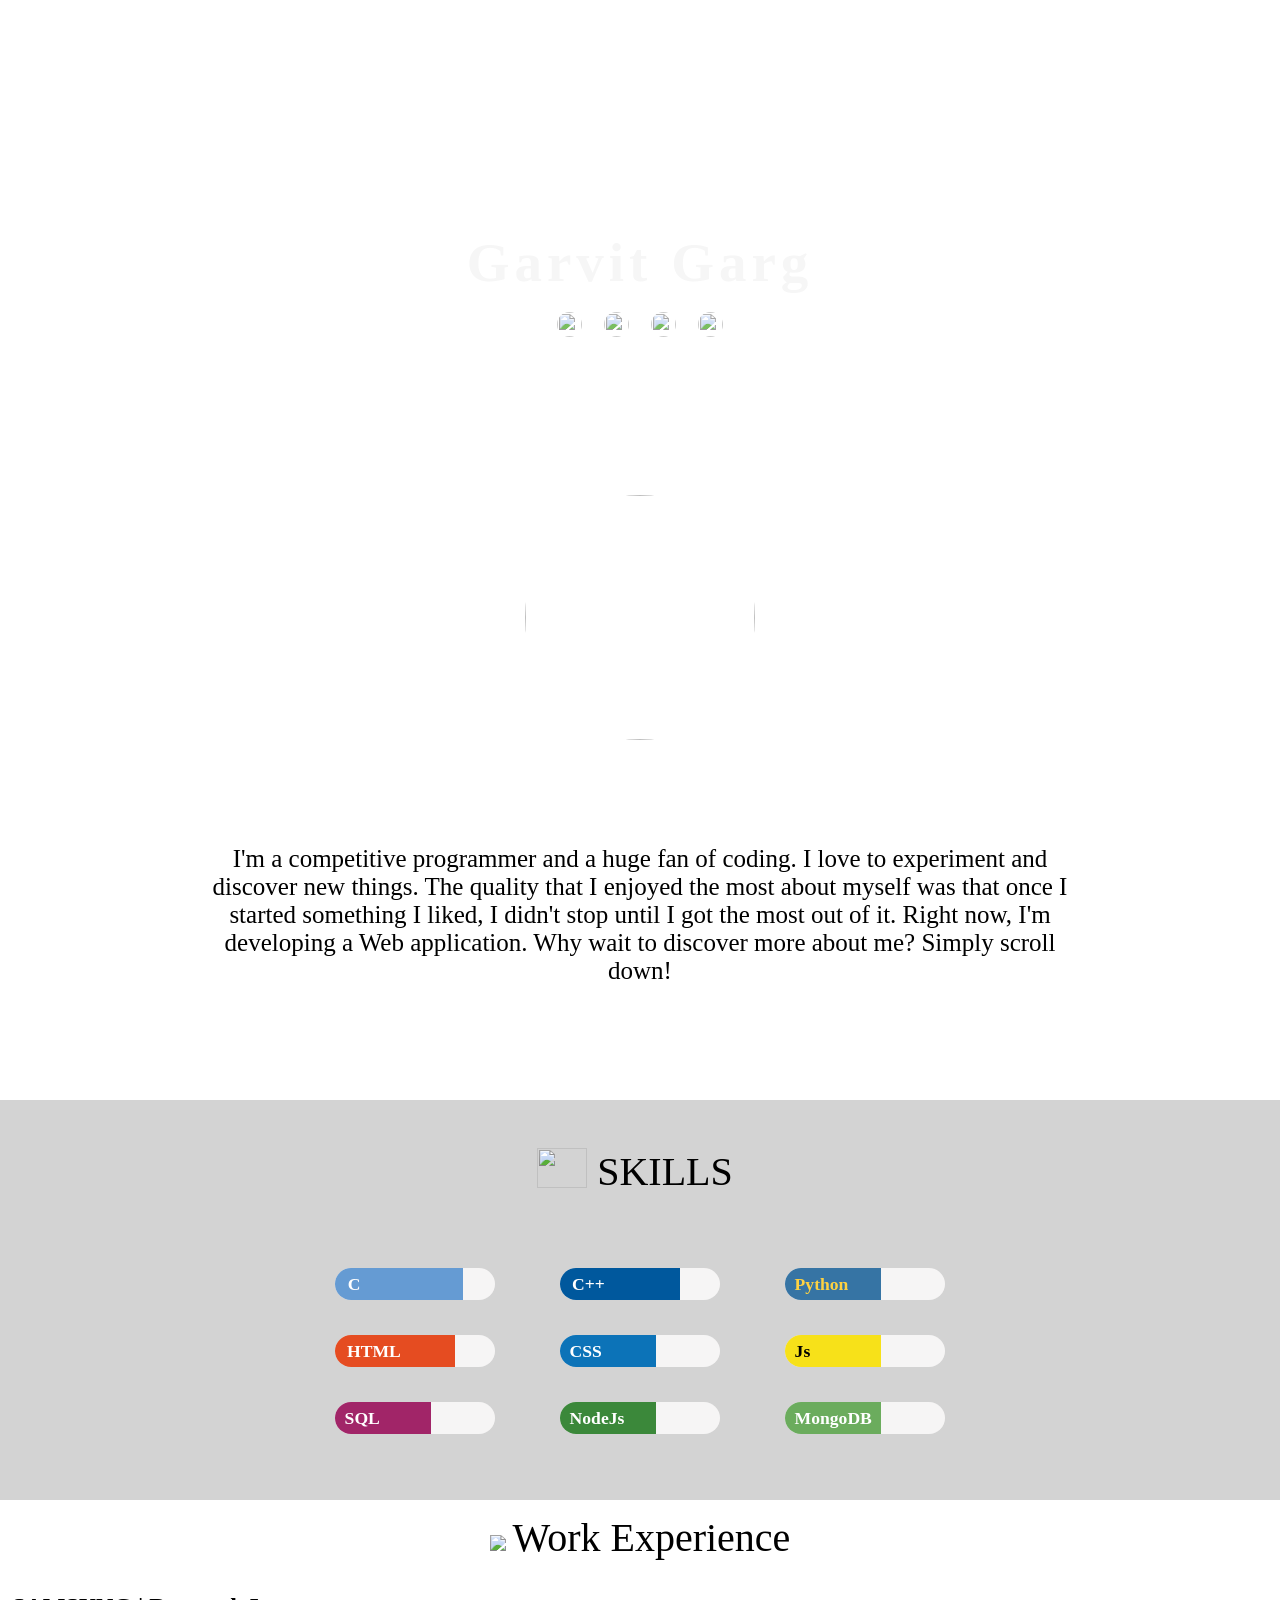
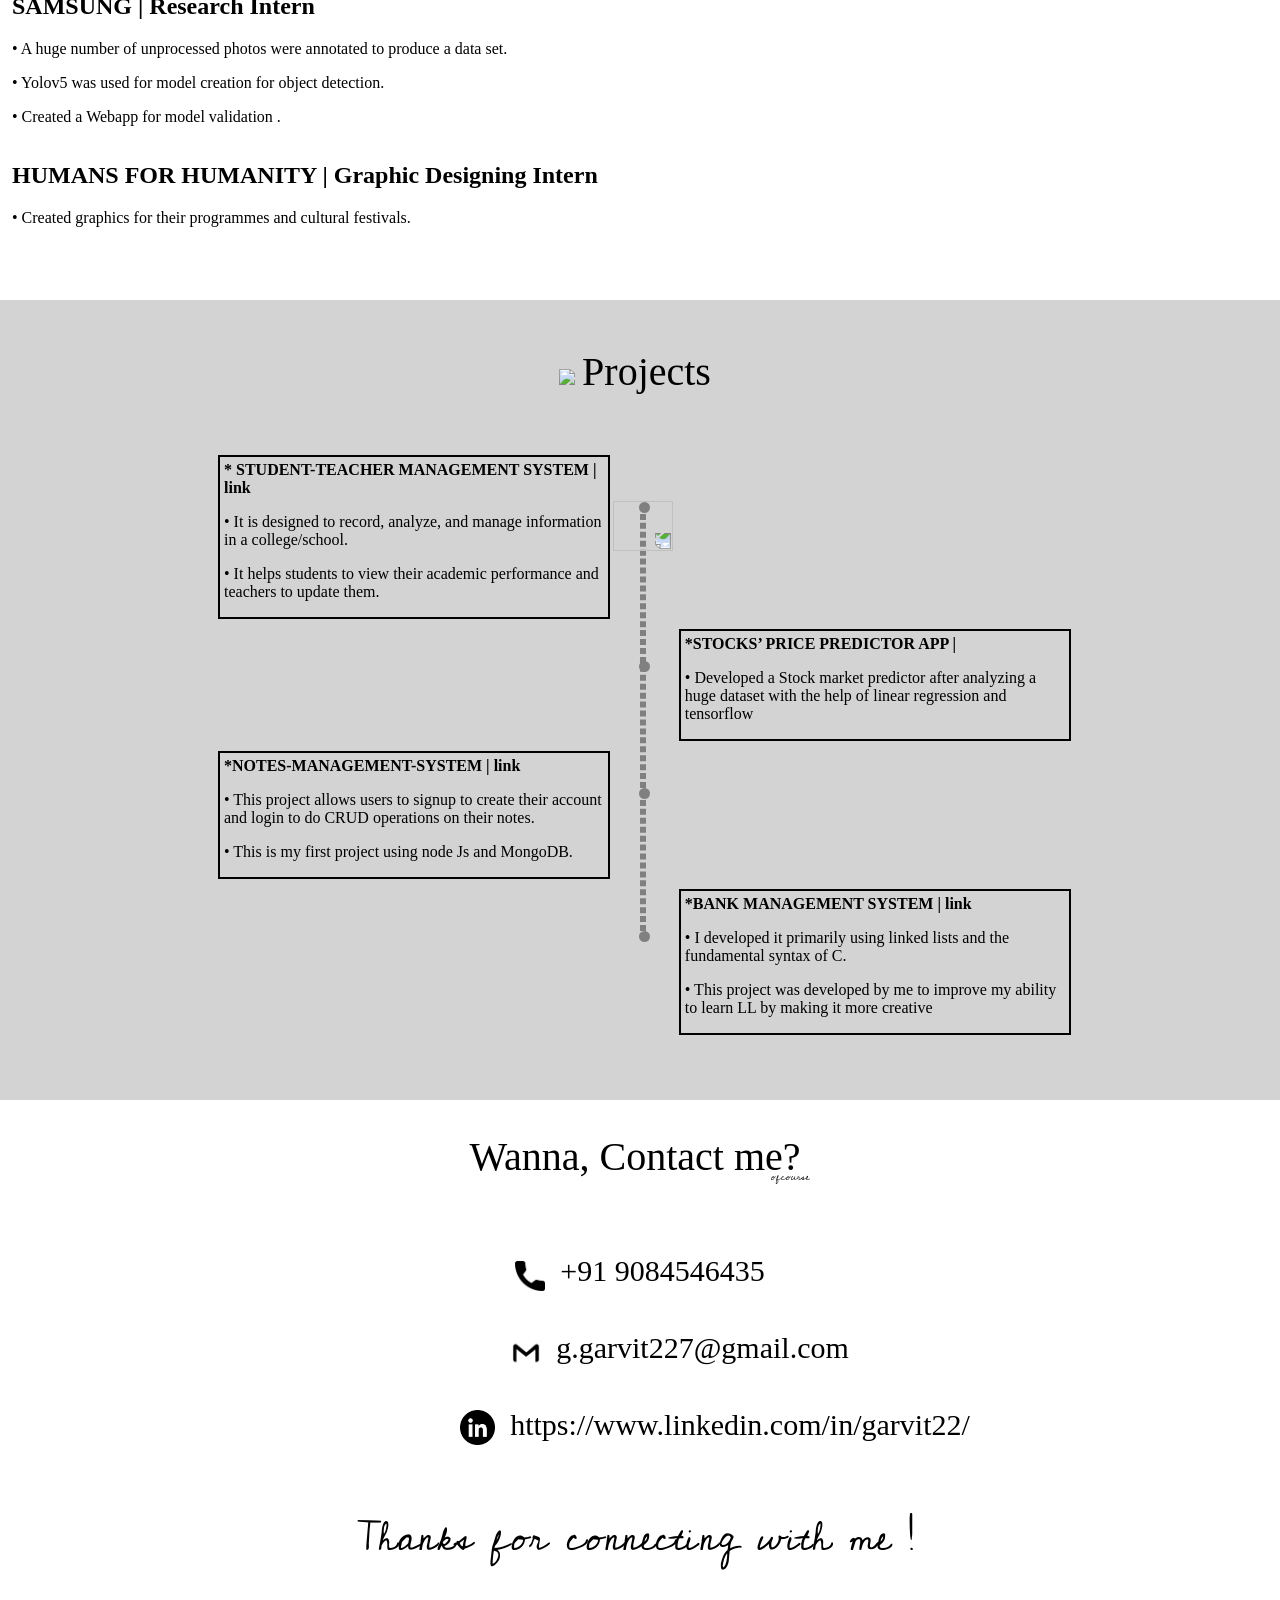
==== index.html @ 0b69b211 "uploading data" ====
<!DOCTYPE html>
<html>
<head>
	<meta charset="utf-8">
	<meta name="viewport" content="width=device-width, initial-scale=1">
	<title>Resume</title>
	<link rel="stylesheet" type="text/css" href="style.css">
	<link href='https://fonts.googleapis.com/css?family=Cedarville Cursive' rel='stylesheet'>
</head>
<body>

<header id="body-header">
	
<nav class="header-links"style="padding-top: 7px; ">
		
<ul class="horizontal-list" style="padding-left: 65vw;
">

 <li>
		
		<a href="#Home" style="font-size: 20px;">Home</a>

	</li>
	<li>
		
		<a href="#about" style="font-size: 20px;">About</a>

	</li>
	<li>
		
		<a href="#skills" style="font-size: 20px;">Skills</a>

	</li>
	<li>
		
		<a href="#work-experience" style="font-size: 20px;">Experience</a>

	</li>

<li>
		
		<a href="#projects" style="font-size: 20px;">Projects</a>

	</li>

	<li>
		
		<a href="#Contact" style="font-size: 20px;">Contact</a>

	</li>

</ul>

	</nav>

	<div id="name-social-container">
		<div class="text-centre">
			
<h1 class="username">Garvit Garg</h1>


		</div>

<nav id="social-links">
	
<ul class="horizontal-list text-centre">
	
	<li>
		
		<a href="https://www.linkedin.com/in/garvit22/" target="_blank">
			<img src="C:\Users\garvi\OneDrive\Desktop\Development\WebDev\Resume\images\icons8-linkedin-48.png">
		</a>

	</li>

	<li>
		
		<a href="https://github.com/Garvit2207" target="_blank">
			<img src="C:\Users\garvi\OneDrive\Desktop\Development\WebDev\Resume\images\icons8-github-60.png">
		</a>

	</li>

	<li>
		
		<a href="https://leetcode.com/Geniuo/" target="_blank">
			<img src="C:\Users\garvi\OneDrive\Desktop\Development\WebDev\Resume\images\leetcode.png">
		</a>

	</li>

	<li>
		
				<a href="https://www.codechef.com/users/iamgarvitgarg" target="_blank">
			<img src="C:\Users\garvi\OneDrive\Desktop\Development\WebDev\Resume\images\codechef.png">
		</a>

	</li>

</ul>

</nav>

</div>

</header>

<main>
	
<section id="about">

	<div id="my-image">
		<img src="C:\Users\garvi\OneDrive\Desktop\Documents\Garvit photo.jpg">
	</div>

	<div id="my-description">

		<p>
			I'm a competitive programmer and a huge fan of coding. I love to experiment and discover new things. The quality that I enjoyed the most about myself was that once I started something I liked, I didn't stop until I got the most out of it. Right now, I'm developing a Web application. Why wait to discover more about me? Simply scroll down!
		</p>
		

	</div>

</section>

<section id="skills">
	
<h1 class="section-heading">
	
<span>
	<img src="C:\Users\garvi\OneDrive\Desktop\Development\WebDev\Resume\images\icons8-skills-64 (2).png" style="height: 40px;width: 50px;">
</span>

<span>
	SKILLS
</span>

</h1>

<div class="skill-display">
	
	<div class="skill-progress">
		
		<div style="width: 80%; background-color: #659bd3; border-radius: 20px 0px 0px 20px; height: 2rem;">
			
			<div class="skill-name">
				
				<span style="font-weight: bolder;">
					C
				</span>

			</div>


		</div>


	</div>

		<div class="skill-progress">
		
		<div style="width: 75%; background-color: #00589d; border-radius: 20px 0px 0px 20px; height: 2rem;">
			
			<div class="skill-name">
				
				<span style="font-weight: bolder;">
					C++
				</span>

			</div>


		</div>


	</div>


	<div class="skill-progress">
		
		<div style="width: 60%; background-color: #3674a4; border-radius: 20px 0px 0px 20px; height: 2rem;">
			
			<div class="skill-name">
				
				<span style="color: #fed242; font-weight: bolder;">
					Python
				</span>

			</div>


		</div>


	</div>


	<div class="skill-progress">
		
		<div style="width: 75%; background-color: #e54c21; border-radius: 20px 0px 0px 20px; height: 2rem;">
			
			<div class="skill-name">
				
				<span style="font-weight: bolder;">
					HTML
				</span>

			</div>


		</div>


	</div>

		<div class="skill-progress">
		
		<div style="width: 60%; background-color: #0c73b8; border-radius: 20px 0px 0px 20px; height: 2rem;">
			
			<div class="skill-name">
				
				<span style="font-weight: bolder;">
					CSS
				</span>

			</div>


		</div>


	</div>


		<div class="skill-progress">
		
		<div style="width: 60%; background-color: #f7e119; border-radius: 20px 0px 0px 20px; height: 2rem;">
			
			<div class="skill-name">
				
				<span style="color: black; font-weight: bolder;">
					Js
				</span>

			</div>


		</div>


	</div>	

		<div class="skill-progress">
		
		<div style="width: 60%; background-color: #A12568; border-radius: 20px 0px 0px 20px; height: 2rem;">
			
			<div class="skill-name">
				
				<span style="font-weight: bolder;">
					SQL
				</span>

			</div>


		</div>


	</div>



	<div class="skill-progress">
		
		<div style="width: 60%; background-color: #3b883a; border-radius: 20px 0px 0px 20px; height: 2rem;">
			
			<div class="skill-name">
				
				<span style="font-weight: bolder;">
					NodeJs
				</span>

			</div>


		</div>


	</div>	<div class="skill-progress">
		
		<div style="width: 60%; background-color: #6bac5d; border-radius: 20px 0px 0px 20px; height: 2rem;">
			
			<div class="skill-name">
				
				<span style="font-weight: bolder;">
					MongoDB
				</span>

			</div>


		</div>


	</div>



</div>
	

</section>


<section id="work-experience">

<h1 class="section-heading" style="margin-top: 6px; margin-bottom: 12px;">
			
		<span style="margin-left: auto; margin-right: 7px;">
			<img src="C:\Users\garvi\OneDrive\Desktop\Development\WebDev\Resume\images\icons8-business-50.png">
		</span>

<span style="display: inline-block; margin-right: auto;">
	Work Experience
</span>

</h1>

<div class="experience">

<h2 class="exp_head">
<a href="https://drive.google.com/file/d/10UC1cmYWsn72TJEaHcF8L0RfiGYhfI6x/view" target="blank">SAMSUNG | Research Intern
</a>
</h2>
<p>
• A huge number of unprocessed photos were annotated to produce a data set.
</p>
<p>
• Yolov5 was used for model creation for object detection.	
</p>
<p>
• Created a Webapp for model validation .	
</p>

</div>

<div class="experience">

<h2 class="exp_head">
<a href="https://drive.google.com/file/d/1SVbLW3GYRda50QAsGIFhbPQYP65P5mz2/view">
	HUMANS FOR HUMANITY | Graphic Designing Intern
</a>

</h2>
<p>
• Created graphics for their programmes and cultural festivals.
</p>

</div>


</section>


<section id="projects">
	
	<h1 class="section-heading">
			
		<span style="margin-left: auto; margin-right: 7px;">
			<img src="C:\Users\garvi\OneDrive\Desktop\Development\WebDev\Resume\images\icons8-skills-64.png" style="width:35px">
		</span>
<span>
	Projects
</span>

	</h1>

	<div class="timeline">
		
		<div class="timeline-box">
			<p class="projects-name"><a href="https://github.com/Garvit2207/Student-Management-System/tree/main" target="blank">* STUDENT-TEACHER MANAGEMENT SYSTEM | link</a></p>
			<p>
				• It is designed to record, analyze, and manage information in a college/school.</p>
				<p>
• It helps students to view their academic performance and teachers to update them.
			</p>
		</div>

     <div class="timeline-box">
			<p class="projects-name">
				<a href="https://github.com/Garvit2207/Stock-Market-Predictor" target="blank">*STOCKS’ PRICE PREDICTOR APP | <link rel="stylesheet" type="text/css" href=""></a>
			</p>
			<p>
				• Developed a Stock market predictor after analyzing a huge dataset with the help of linear regression and
tensorflow
			</p>
		</div>

	<div class="timeline-box">
			<p class="projects-name">
				<a href="https://github.com/Garvit2207/Notes-Management-System" target="blank">				*NOTES-MANAGEMENT-SYSTEM | link
</a>
			</p>
			<p>
				• This project allows users to signup to create their account and login to do CRUD operations on their
notes.
			</p>
	<p>
		
• This is my first project using node Js and MongoDB.
	</p>
		</div>
			<div class="timeline-box">
			<p class="projects-name">
				<a href="https://github.com/Garvit2207/Bank-Management-System" target="blank">				*BANK MANAGEMENT SYSTEM | link
</a>
			</p>
			<p>
				• I developed it primarily using linked lists and the fundamental syntax of C.

			</p>
	<p>
		
• This project was developed by me to improve my ability to learn LL by making it more creative
	</p>
		</div>

<div class="timeline-devider">	
		<div class="time-traveller">

			<img src="C:\Users\garvi\OneDrive\Desktop\Development\WebDev\Resume\images\icons8-aeroplane-66.png" width="60px" height="50px">
			
			
		</div>
</div>

	</div>

</section>

<section id="contact-me">

<h1 class="section-heading" style="margin-top: 25px; margin-bottom:0px">

<span style="display: block; margin-left: auto;">
	Wanna, Contact me?
</span>
</h1>

<p style="margin-top: 0px; padding-left: 300px; font-family: 'Cedarville Cursive'; margin-top: -12px; font-size: 10px;">
	ofcourse
</p>

<h1 class="section-heading" style="margin-top: 50px; margin-bottom: 12px;">
			
		<span style="margin-left: auto; margin-right: 15px;">
			<img src="images\call.png" style="width: 30px">
		</span>

<span style="display: inline-block; margin-right: auto; font-size: 30px;">
	<a href="tel:+91 9084546435" target="_blank" style="text-decoration: none; color: black;">+91 9084546435</a>
</span></span>

</h1>

<h1 class="section-heading" style="margin-top: 10px; margin-bottom: 12px; padding-left: 80px;">
			
		<span style="margin-left: auto; margin-right: 15px;">
			<img src="images\gmail.png" style="width: 30px">
		</span>

<span style="display: inline-block; margin-right: auto; font-size: 30px;">
	<a href="mailto:g.garvit227@gmail.com" target="_blank" style="text-decoration: none; color: black;">g.garvit227@gmail.com</a>
</span>

</h1>

<h1 class="section-heading" style="margin-top: 10px; margin-bottom: 12px; padding-left: 150px;">
			
		<span style="margin-left: auto; margin-right: 15px;">
			<img src="images\linkedin.png" style="width: 35px">
		</span>

<span style="display: inline-block; margin-right: auto;font-size: 30px;">
	<a href="https://www.linkedin.com/in/garvit22/" target="_blank" style="text-decoration: none; color: black;">https://www.linkedin.com/in/garvit22/</a>
</span>

</h1>

<h1 class="section-heading" style="margin-top: 25px; margin-bottom:0px">

<span style="display: block; margin-left: auto; font-family: 'Cedarville Cursive';">
Thanks for connecting with me !</span>
</h1>
</section>

</main>

</body>
</html>
---- style.css ----
body{

margin: 0px;

}
a{
	text-decoration: none;
	color: black;
}

#body-header{
opacity: 0.8;
height: 65vh;
background-image: url("C:/Users/garvi/OneDrive/Desktop/Development/WebDev/Resume/images/oliver-pecker-HONJP8DyiSM-unsplash.jpg");
background-size: cover;
background-position: center;
background-attachment: fixed;
/*padding-top: 2px;*/

}


.horizontal-list{

list-style: none;
padding-left: 0px;
margin-left: auto;
font-weight: bold;
}

.horizontal-list li{

display: inline-block;
margin: 0px 8px 0px 8px;

}

.horizontal-list a{
	color: white;
	text-decoration: none;
	font-size: 16px;
}

.horizontal-list a:hover{
	color: lightgrey;
	border-bottom: 1px solid lightgrey;

}

.text-centre{
	text-align: center;
}

#name-social-container{

margin-top: 18vh;

}

.username{
color: whitesmoke;
font-size: 55px;
letter-spacing: 5px;
}

#social-links{

margin-top: -20px;

}

#social-links ul li a img{
height: 25px;
width: 25px;
padding: 1px;
border-radius: 50%;
}

#social-links ul li a img:hover{

box-shadow: 0px 0px 60px 5px whitesmoke;

}

#about{
position: relative;
margin-top: -20vh;
padding: 10px;

}

#my-image{
height: 245px;
width: 230px;
margin:auto;
margin-bottom: 0px;
}

#about img{
height: 100%;
width: 100%;
border-radius: 50%;

}

#my-description{

width: 70vw;
font-size: 25px;
margin: auto;
text-align: center;
/*font-weight: 500;*/
}

/*SKILLS*/

#skills{

height: auto;
min-height: 400px;
background-color: lightgrey;

}

section{
	display: flex;
	flex-direction: column;
	max-width: 100%;
    align-items: center;
/*    padding-top: 10px;*/
height: 75vh;

}

.section-heading span{

display: inline-block;
font-size: 40px;
margin-right: 10px;
margin-top: 8px;

}


.section-heading{
width: auto;
margin-top: 40px;
font-weight: 500;
margin-bottom: 40px;
display: flex;
flex-direction: row;
}

.skill-display{
width: 50%;
height: auto;
display: flex;
flex-wrap: wrap;
justify-content: space-between;
margin-bottom: 50px;
margin-top: 10px;
}

.skill-progress{
margin: 15px;
height: 2rem;
width: 10rem;
margin-top: 20px;
border-radius: 1rem;
background-color: #F6F5F5;

}

.skill-name{
padding-top: 6px;
padding-left: 10%;
color: white;
/*font-weight: 550;*/
font-size: 1.1rem;

}

#projects{
height: 800px;
width: 100%;
background-color: lightgrey;
}

.timeline{

margin-top: 10px;
position: relative;
width: 75%;
/*border: 2px solid black;*/

}

.timeline-box{

position: relative;
width: 40%;
height: auto;
border: 2px solid black;
margin: 10px;
left: 5%;
padding-left: 4px;

}

.timeline-box:nth-child(2n){

left: 53%;

}

.timeline-devider{

position: absolute;
border: 3px dashed grey;
left: 50%;
height: 70%;
top: 10%;
width: 0;

}

.time-traveller{

top: 25%;
position: sticky;
transform: rotate(180deg);
margin-left: 30px;
margin-top: -11px;
}

.timeline-box:nth-child(2n+1)::after{
	content: ' ';
	position: absolute;
	width: .7rem;
	height: .7rem;
	left: 108%;
	top: 28%;
	border-radius: 50%;
	background-color: grey;
}

.timeline-box:nth-child(2n)::after{
	content: ' ';
	position: absolute;
	width: .7rem;
	height: .7rem;
	top: 28%;
	right:108% ;
	border-radius: 50%;
	background-color: grey;
}

.projects-name{
	font-weight: bold;
	margin-top: 4px;
}


#work-experience{
align-items: initial;
height: auto;
min-height: 400px;
padding-left: 0px;
}

.exp_head{
margin-left: 0px;
}
.experience{
margin-left: 12px;

}
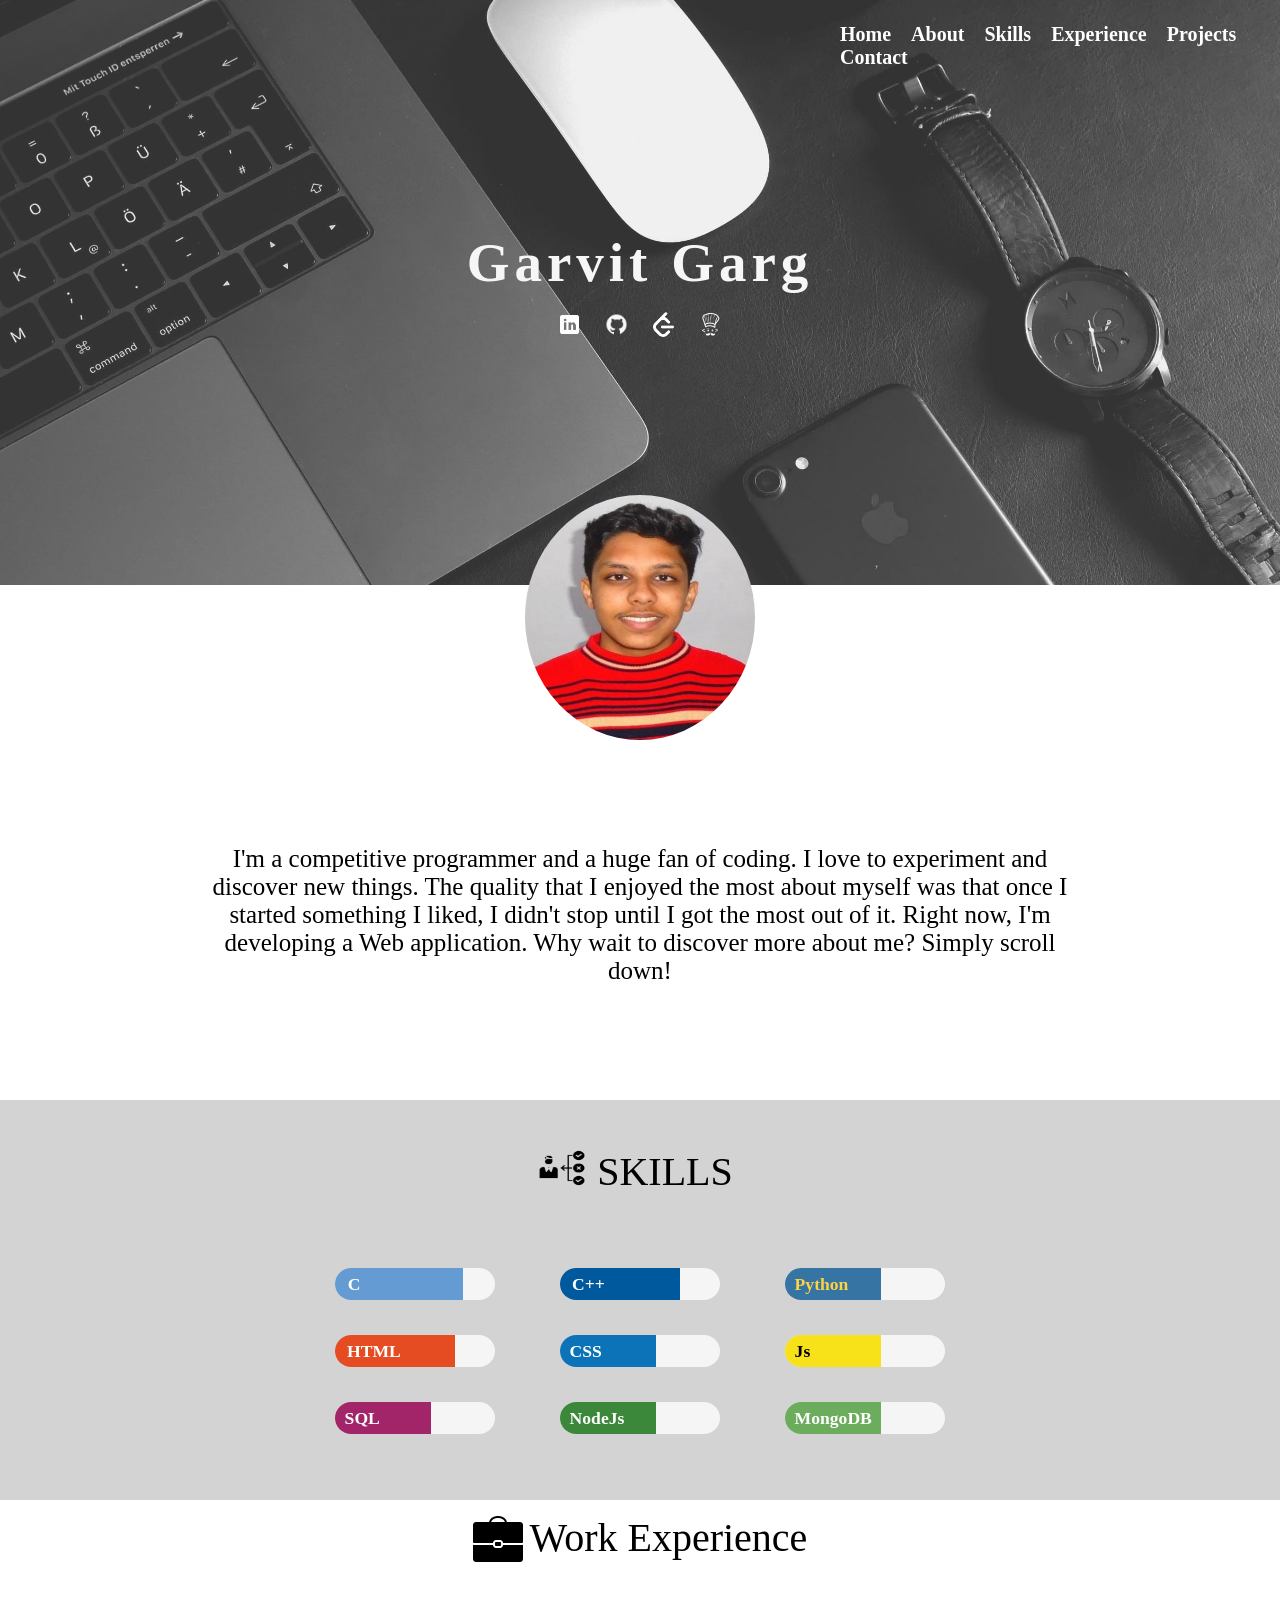
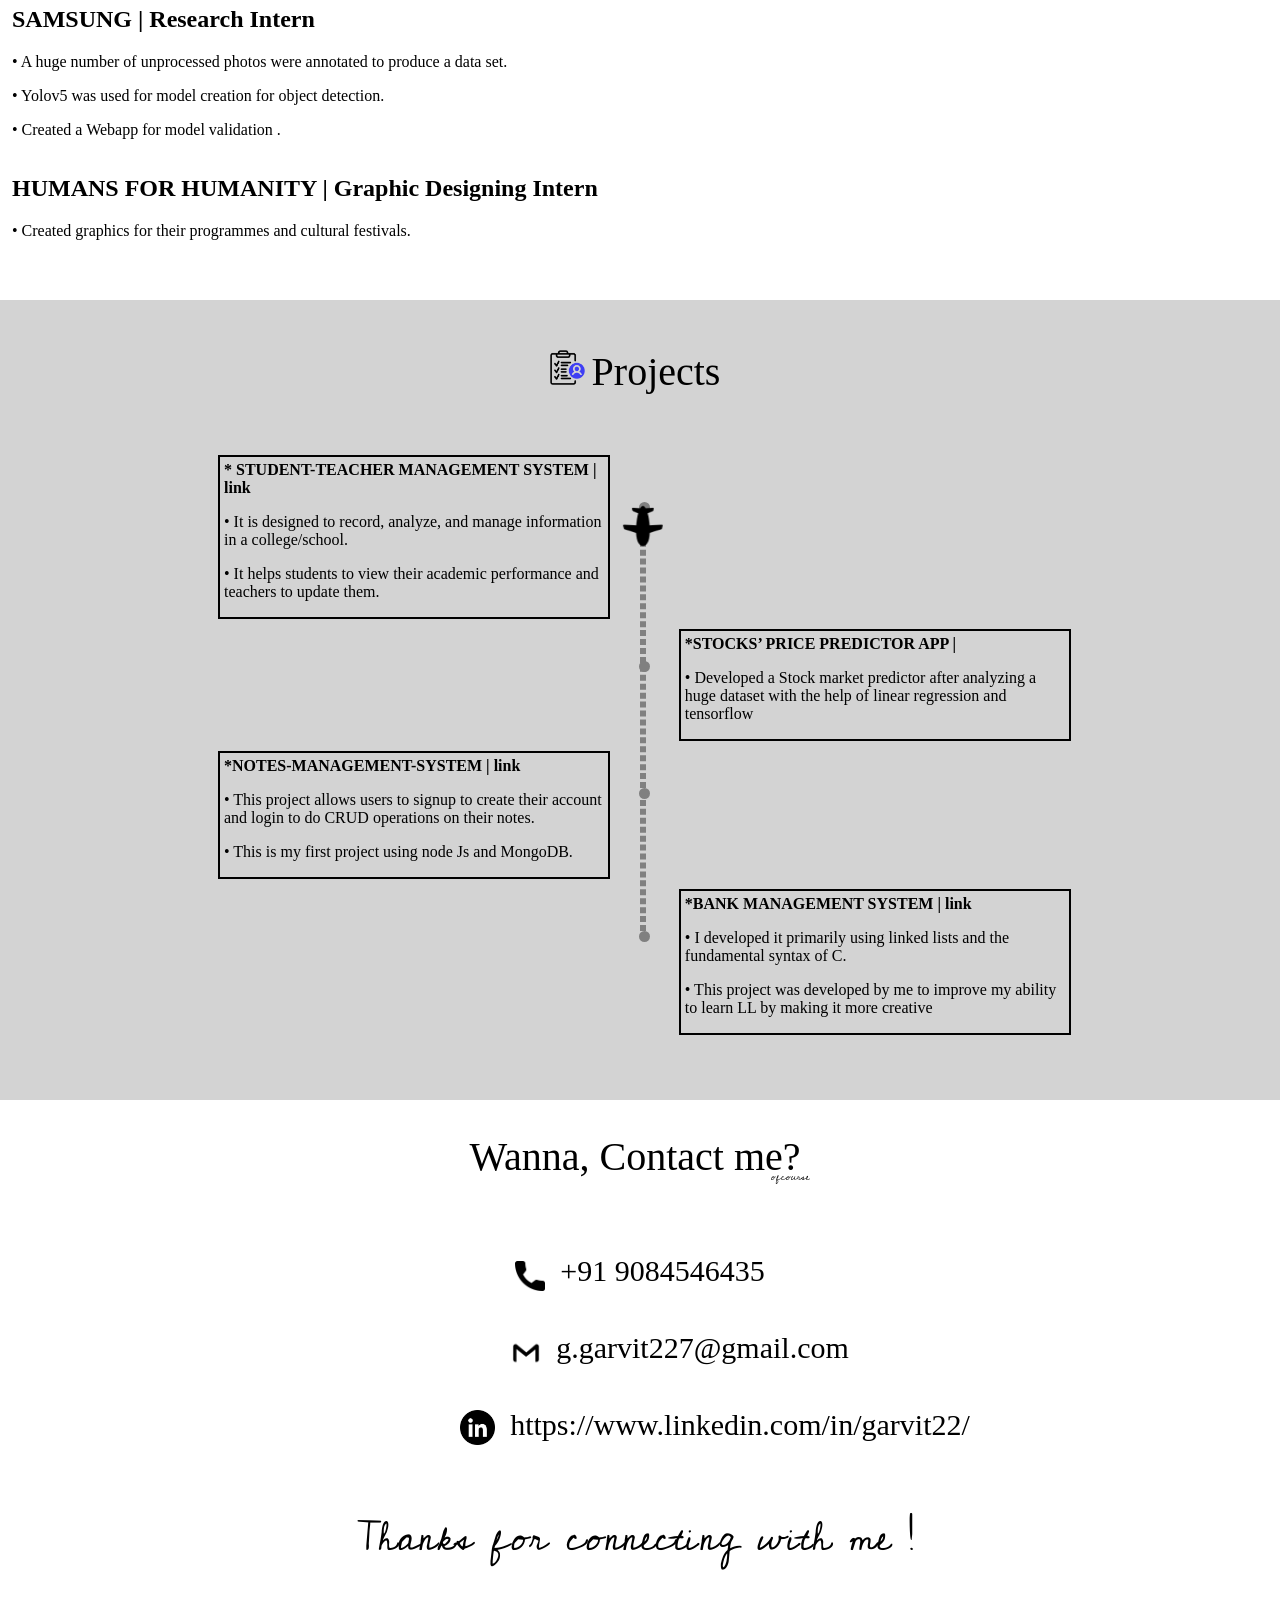
==== commit 6809e0f2: "uploading data" ====
--- a/index.html
+++ b/index.html
@@ -68,7 +68,7 @@
 	<li>
 		
 		<a href="https://www.linkedin.com/in/garvit22/" target="_blank">
-			<img src="C:\Users\garvi\OneDrive\Desktop\Development\WebDev\Resume\images\icons8-linkedin-48.png">
+			<img src="images\icons8-linkedin-48.png">
 		</a>
 
 	</li>
@@ -76,7 +76,7 @@
 	<li>
 		
 		<a href="https://github.com/Garvit2207" target="_blank">
-			<img src="C:\Users\garvi\OneDrive\Desktop\Development\WebDev\Resume\images\icons8-github-60.png">
+			<img src="images\icons8-github-60.png">
 		</a>
 
 	</li>
@@ -84,7 +84,7 @@
 	<li>
 		
 		<a href="https://leetcode.com/Geniuo/" target="_blank">
-			<img src="C:\Users\garvi\OneDrive\Desktop\Development\WebDev\Resume\images\leetcode.png">
+			<img src="images\leetcode.png">
 		</a>
 
 	</li>
@@ -92,7 +92,7 @@
 	<li>
 		
 				<a href="https://www.codechef.com/users/iamgarvitgarg" target="_blank">
-			<img src="C:\Users\garvi\OneDrive\Desktop\Development\WebDev\Resume\images\codechef.png">
+			<img src="images\codechef.png">
 		</a>
 
 	</li>
@@ -110,7 +110,7 @@
 <section id="about">
 
 	<div id="my-image">
-		<img src="C:\Users\garvi\OneDrive\Desktop\Documents\Garvit photo.jpg">
+		<img src="images\Garvit photo.jpg">
 	</div>
 
 	<div id="my-description">
@@ -129,7 +129,7 @@
 <h1 class="section-heading">
 	
 <span>
-	<img src="C:\Users\garvi\OneDrive\Desktop\Development\WebDev\Resume\images\icons8-skills-64 (2).png" style="height: 40px;width: 50px;">
+	<img src="images\icons8-skills-64 (2).png" style="height: 40px;width: 50px;">
 </span>
 
 <span>
@@ -318,7 +318,7 @@
 <h1 class="section-heading" style="margin-top: 6px; margin-bottom: 12px;">
 			
 		<span style="margin-left: auto; margin-right: 7px;">
-			<img src="C:\Users\garvi\OneDrive\Desktop\Development\WebDev\Resume\images\icons8-business-50.png">
+			<img src="images\icons8-business-50.png">
 		</span>
 
 <span style="display: inline-block; margin-right: auto;">
@@ -368,7 +368,7 @@
 	<h1 class="section-heading">
 			
 		<span style="margin-left: auto; margin-right: 7px;">
-			<img src="C:\Users\garvi\OneDrive\Desktop\Development\WebDev\Resume\images\icons8-skills-64.png" style="width:35px">
+			<img src="images\icons8-skills-64.png" style="width:35px">
 		</span>
 <span>
 	Projects
@@ -429,7 +429,7 @@
 <div class="timeline-devider">	
 		<div class="time-traveller">
 
-			<img src="C:\Users\garvi\OneDrive\Desktop\Development\WebDev\Resume\images\icons8-aeroplane-66.png" width="60px" height="50px">
+			<img src="images\icons8-aeroplane-66.png" width="60px" height="50px">
 			
 			
 		</div>
--- a/style.css
+++ b/style.css
@@ -11,7 +11,7 @@
 #body-header{
 opacity: 0.8;
 height: 65vh;
-background-image: url("C:/Users/garvi/OneDrive/Desktop/Development/WebDev/Resume/images/oliver-pecker-HONJP8DyiSM-unsplash.jpg");
+background-image: url("images/oliver-pecker-HONJP8DyiSM-unsplash.jpg");
 background-size: cover;
 background-position: center;
 background-attachment: fixed;
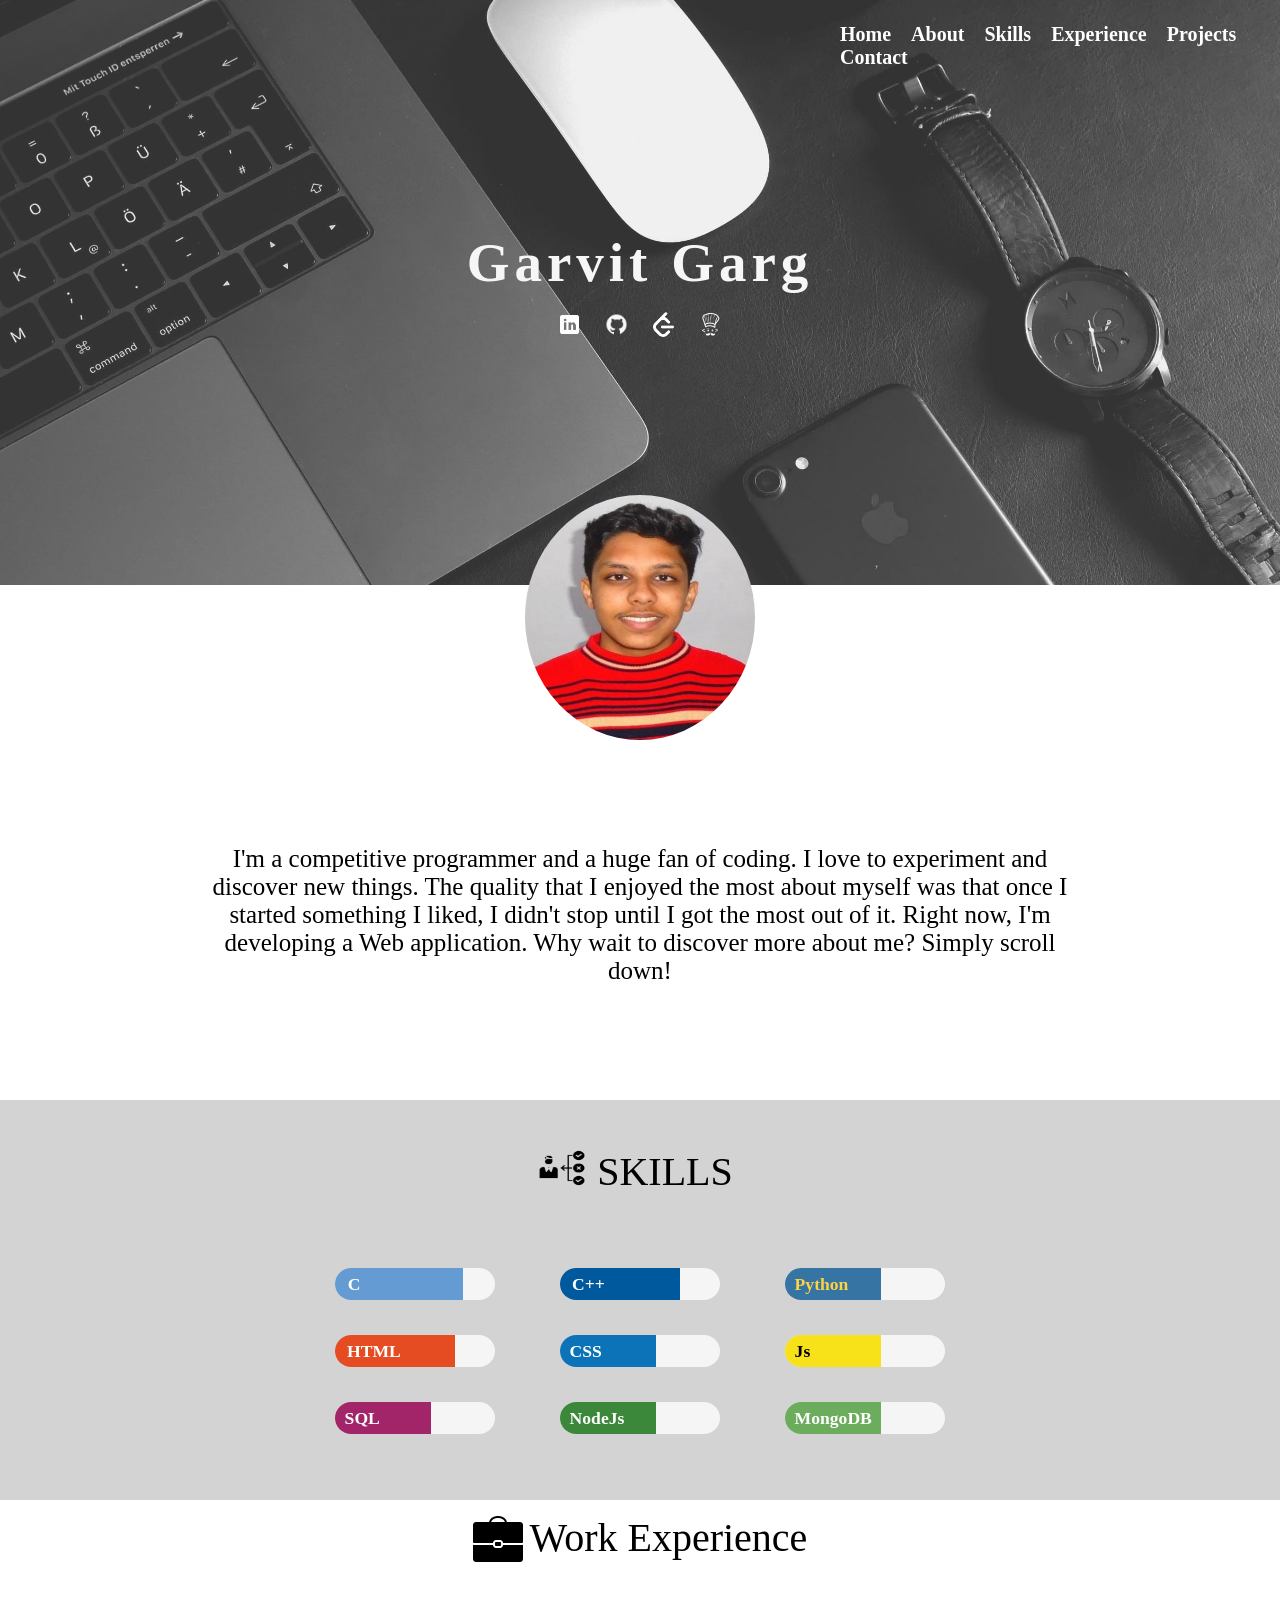
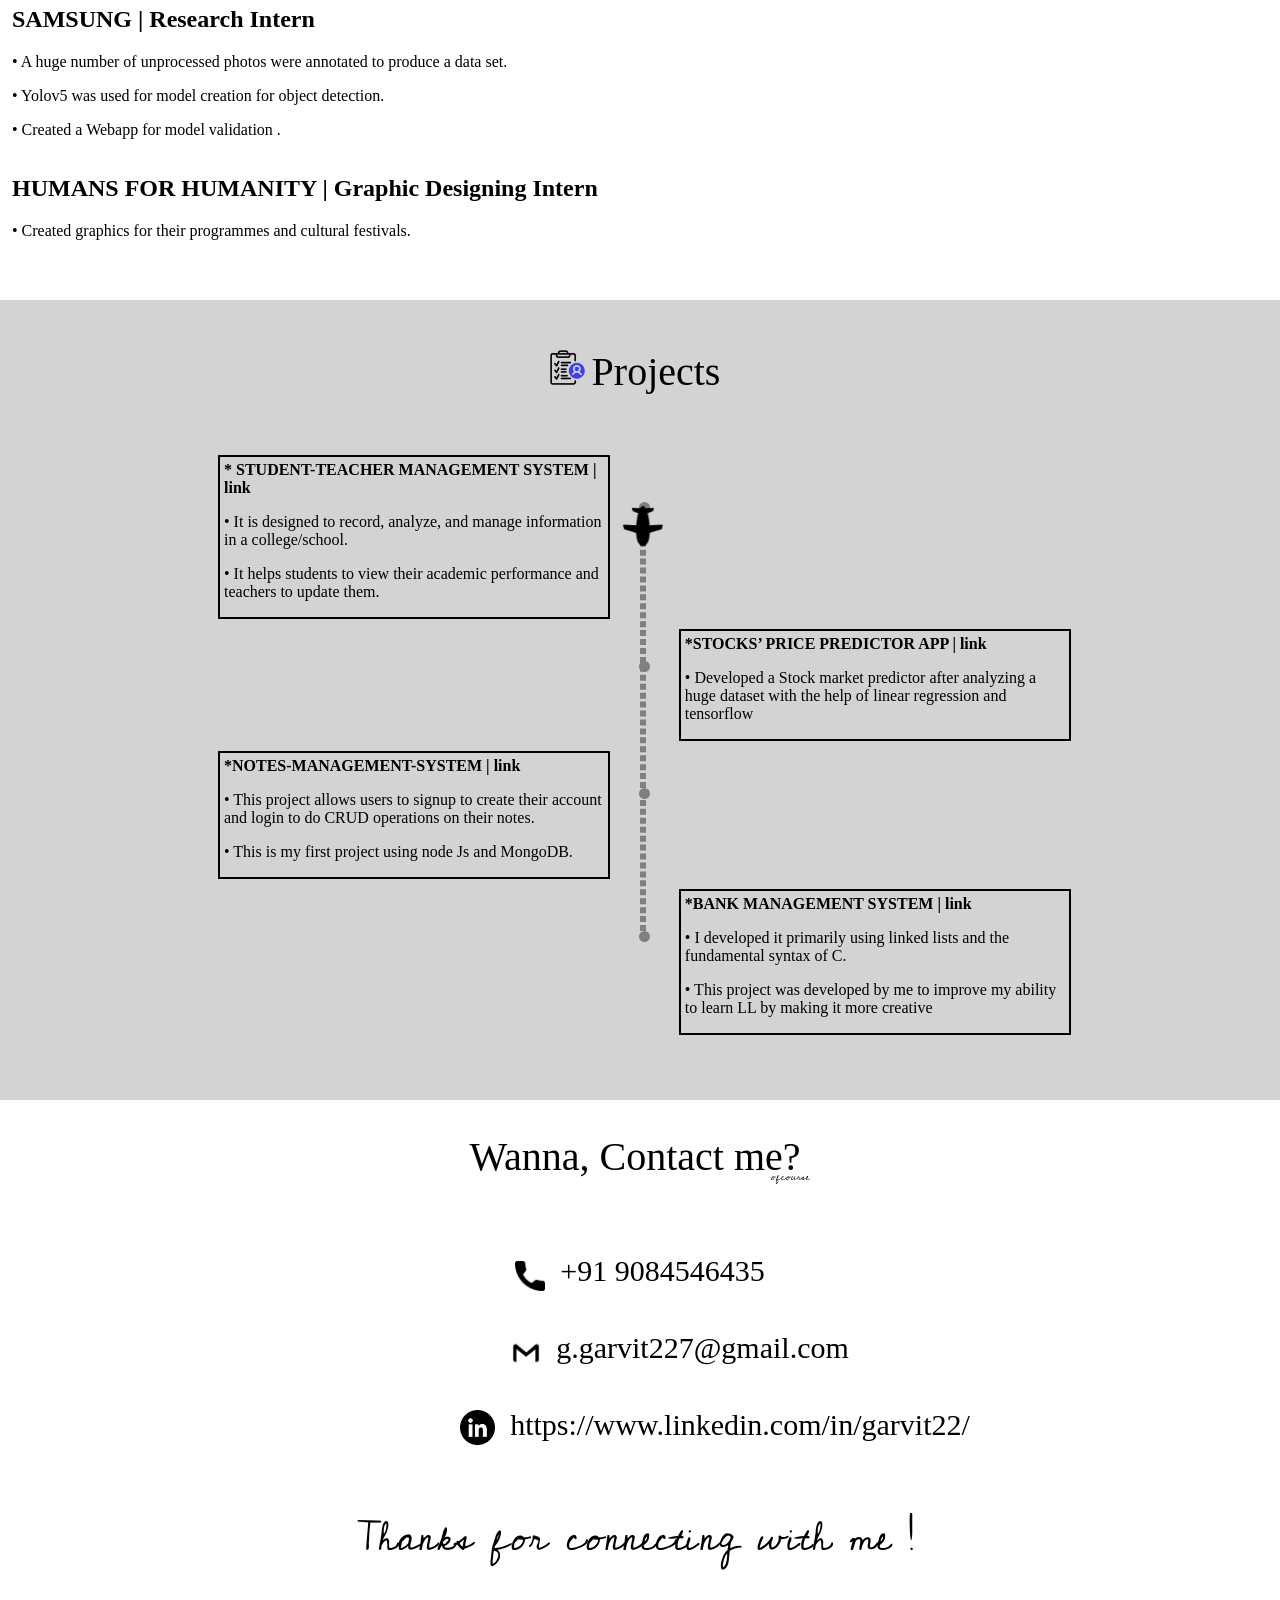
==== commit b66612eb: "uploading data" ====
--- a/index.html
+++ b/index.html
@@ -389,7 +389,7 @@
 
      <div class="timeline-box">
 			<p class="projects-name">
-				<a href="https://github.com/Garvit2207/Stock-Market-Predictor" target="blank">*STOCKS’ PRICE PREDICTOR APP | <link rel="stylesheet" type="text/css" href=""></a>
+				<a href="https://github.com/Garvit2207/Stock-Market-Predictor" target="blank">*STOCKS’ PRICE PREDICTOR APP | link<link rel="stylesheet" type="text/css" href=""></a>
 			</p>
 			<p>
 				• Developed a Stock market predictor after analyzing a huge dataset with the help of linear regression and
